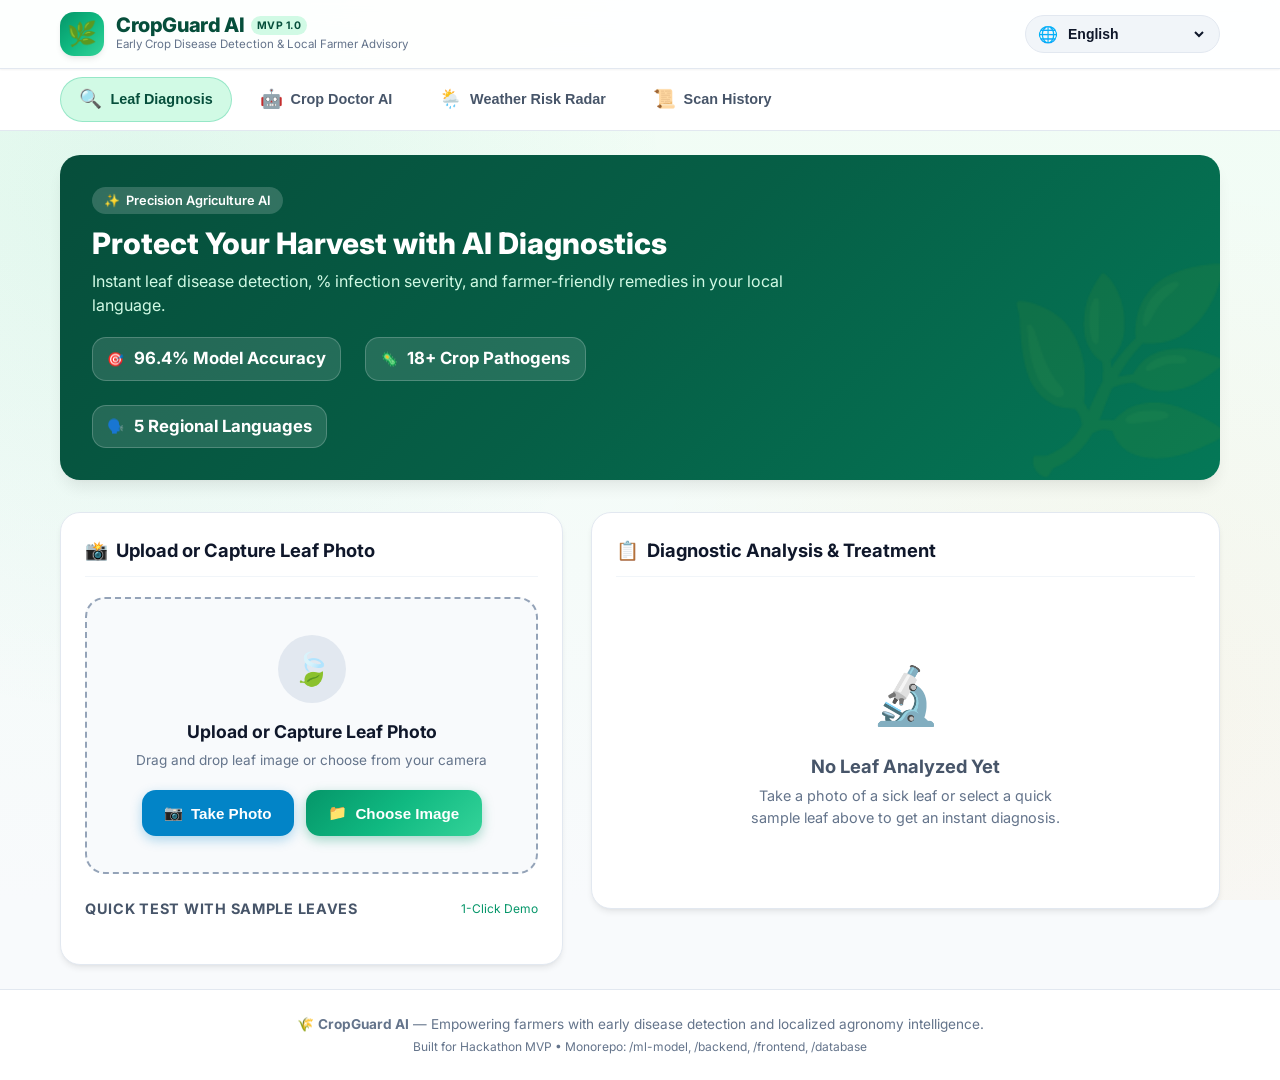
==== index.html @ 184a6dca "feat: complete CropGuard AI platform implementation" ====
<!DOCTYPE html>
<html lang="en">
<head>
  <meta charset="UTF-8">
  <meta name="viewport" content="width=device-width, initial-scale=1.0, maximum-scale=1.0, user-scalable=no">
  <title>CropGuard AI — Early Crop Disease Detection & Local Farmer Advisory</title>
  <meta name="description" content="AI-powered leaf disease detection and actionable pest management in regional languages for farmers.">
  
  <!-- Google Fonts: Inter -->
  <link rel="preconnect" href="https://fonts.googleapis.com">
  <link rel="preconnect" href="https://fonts.gstatic.com" crossorigin>
  <link href="https://fonts.googleapis.com/css2?family=Inter:wght@400;500;600;700;800&display=swap" rel="stylesheet">
  
  <!-- Main Stylesheet -->
  <link rel="stylesheet" href="css/styles.css">
</head>
<body>
  <div class="bg-ambient"></div>

  <!-- Header Bar -->
  <header class="app-header">
    <div class="header-container">
      <div class="brand-wrapper">
        <div class="brand-icon-box">🌿</div>
        <div class="brand-text">
          <div style="display: flex; align-items: center; gap: 0.4rem;">
            <h1 data-i18n="appTitle">CropGuard AI</h1>
            <span class="brand-badge">MVP 1.0</span>
          </div>
          <p style="font-size: 0.72rem; color: var(--text-muted);" data-i18n="tagline">Early Crop Disease Detection & Local Farmer Advisory</p>
        </div>
      </div>

      <div class="header-controls">
        <div class="lang-selector-wrap">
          <span>🌐</span>
          <select id="langSelect" class="lang-selector" aria-label="Select Language">
            <option value="en">English</option>
            <option value="hi">हिन्दी (Hindi)</option>
            <option value="mr">मराठी (Marathi)</option>
            <option value="es">Español (Spanish)</option>
            <option value="te">తెలుగు (Telugu)</option>
          </select>
        </div>
      </div>
    </div>
  </header>

  <!-- Navigation Tabs -->
  <nav class="app-nav">
    <div class="nav-container">
      <button class="nav-btn active" data-tab="scanner">
        <span class="nav-icon">🔍</span>
        <span data-i18n="tabScanner">Leaf Diagnosis</span>
      </button>
      <button class="nav-btn" data-tab="doctor">
        <span class="nav-icon">🤖</span>
        <span data-i18n="tabDoctor">Crop Doctor AI</span>
      </button>
      <button class="nav-btn" data-tab="weather">
        <span class="nav-icon">🌦️</span>
        <span data-i18n="tabWeather">Weather Risk Radar</span>
      </button>
      <button class="nav-btn" data-tab="history">
        <span class="nav-icon">📜</span>
        <span data-i18n="tabHistory">Scan History</span>
      </button>
    </div>
  </nav>

  <!-- Main Application Content -->
  <main class="app-main">

    <!-- ======================================================== -->
    <!-- TAB 1: LEAF DIAGNOSIS SCANNER -->
    <!-- ======================================================== -->
    <section id="tab-scanner" class="tab-pane active">
      
      <!-- Hero Banner -->
      <div class="hero-banner">
        <div class="hero-content">
          <div class="hero-tag">
            <span>✨</span> <span>Precision Agriculture AI</span>
          </div>
          <h2 class="hero-title" data-i18n="heroTitle">Protect Your Harvest with AI Diagnostics</h2>
          <p class="hero-subtitle" data-i18n="heroSubtitle">Instant leaf disease detection, % infection severity, and farmer-friendly remedies in your local language.</p>
          
          <div class="quick-stats-row">
            <div class="stat-chip">
              <span>🎯</span>
              <div><b data-i18n="statAccuracy">96.4% Model Accuracy</b></div>
            </div>
            <div class="stat-chip">
              <span>🦠</span>
              <div><b data-i18n="statDiseases">18+ Crop Pathogens</b></div>
            </div>
            <div class="stat-chip">
              <span>🗣️</span>
              <div><b data-i18n="statLanguages">5 Regional Languages</b></div>
            </div>
          </div>
        </div>
      </div>

      <!-- Scanner Grid -->
      <div class="scanner-grid">
        
        <!-- Left: Upload Box & Samples -->
        <div class="upload-column">
          <div class="card">
            <div class="card-header">
              <h3 class="card-title">
                <span>📸</span> <span data-i18n="uploadTitle">Upload or Capture Leaf Photo</span>
              </h3>
            </div>

            <!-- Drag & Drop Zone -->
            <div id="dropzone" class="dropzone-container">
              <div class="dropzone-icon">🍃</div>
              <div class="dropzone-text">
                <h3 data-i18n="uploadTitle">Upload or Capture Leaf Photo</h3>
                <p data-i18n="uploadSubtitle">Drag and drop leaf image or choose from your camera</p>
              </div>

              <div class="upload-action-buttons">
                <!-- Mobile Camera Button -->
                <button id="btnCamera" class="btn btn-camera" type="button">
                  <span>📷</span> <span data-i18n="btnTakePhoto">Take Photo</span>
                </button>
                <!-- File Picker Button -->
                <button id="btnPickFile" class="btn btn-primary" type="button">
                  <span>📁</span> <span data-i18n="btnUpload">Choose Image</span>
                </button>
              </div>

              <!-- Hidden Inputs -->
              <input id="fileInput" class="file-input-hidden" type="file" accept="image/*">
              <input id="cameraInput" class="file-input-hidden" type="file" accept="image/*" capture="environment">
            </div>

            <!-- Quick Test Sample Leaves Bar -->
            <div class="sample-bar-section">
              <div class="sample-bar-header">
                <h4 data-i18n="sampleHeader">Quick Test with Sample Leaves</h4>
                <span style="font-size: 0.75rem; color: var(--primary);">1-Click Demo</span>
              </div>
              <div id="samplesContainer" class="samples-carousel">
                <!-- Populated via JS -->
              </div>
            </div>
          </div>
        </div>

        <!-- Right: Results & Treatment Dashboard -->
        <div class="results-column">
          <div class="card results-card">
            <div class="card-header">
              <h3 class="card-title">
                <span>📋</span> <span>Diagnostic Analysis & Treatment</span>
              </h3>
            </div>

            <!-- Empty State -->
            <div id="emptyState" class="empty-state">
              <div class="empty-state-icon">🔬</div>
              <h3 data-i18n="emptyStateTitle">No Leaf Analyzed Yet</h3>
              <p data-i18n="emptyStateDesc">Take a photo of a sick leaf or select a quick sample leaf above to get an instant diagnosis.</p>
            </div>

            <!-- Loading State -->
            <div id="loadingState" class="loading-state">
              <div class="spinner"></div>
              <h3 data-i18n="loadingTitle">Analyzing Leaf Image...</h3>
              <p style="color: var(--text-muted); font-size: 0.85rem;" data-i18n="loadingSubtitle">
                Segmenting leaf tissue, identifying pathogens, and generating actionable remedy...
              </p>
            </div>

            <!-- Filled Results Content -->
            <div id="resultsContent" class="results-content">
              
              <!-- Crop & Disease Header -->
              <div class="diagnosis-header-card">
                <img id="diagnosisImg" class="diagnosis-img-preview" src="" alt="Analyzed Leaf">
                <div class="diagnosis-meta">
                  <div id="cropTag" class="crop-tag">🌱 Tomato</div>
                  <h3 id="diseaseTitle" class="disease-name-title">Early Blight</h3>
                  <div class="badge-row">
                    <span id="severityBadge" class="badge badge-medium badge-pulse">⚠️ Severity: Medium</span>
                    <span id="urgencyBadge" class="badge urgency-badge">⏱️ Act within 24-48 hours</span>
                  </div>
                </div>
              </div>

              <!-- Dual Meters (Severity & AI Confidence) -->
              <div class="meters-grid">
                <!-- Leaf Infection Area Meter -->
                <div class="meter-box">
                  <div class="meter-header">
                    <span data-i18n="affectedAreaLabel">Infected Leaf Area</span>
                    <span id="affectedPctVal" class="meter-val">28.5%</span>
                  </div>
                  <div class="progress-track">
                    <div id="affectedFill" class="progress-fill" style="width: 28.5%; background: var(--severity-medium);"></div>
                  </div>
                </div>

                <!-- AI Confidence Meter -->
                <div class="meter-box">
                  <div class="meter-header">
                    <span data-i18n="confidenceLabel">AI Confidence</span>
                    <span id="confidenceVal" class="meter-val">94%</span>
                  </div>
                  <div class="progress-track">
                    <div id="confidenceFill" class="progress-fill" style="width: 94%; background: var(--severity-healthy);"></div>
                  </div>
                </div>
              </div>

              <!-- Action Plan Section -->
              <div class="action-plan-wrap">
                <div class="section-subtitle">
                  <span data-i18n="actionPlanTitle">Actionable Treatment Plan</span>
                  <button id="speechBtn" class="speech-btn" type="button">
                    <span>🔊</span> <span data-i18n="btnListen">Listen Aloud</span>
                  </button>
                </div>

                <div id="actionStepsList" class="action-cards-list">
                  <!-- Injected via JS -->
                </div>
              </div>

              <!-- Ask Doctor for More Button -->
              <div style="margin-top: 1.25rem;">
                <button id="btnAskDoctorForScan" class="btn btn-outline" style="width: 100%;" type="button">
                  <span>💬</span> <span data-i18n="btnAskDoctor">Ask Crop Doctor About This</span>
                </button>
              </div>

            </div>
          </div>
        </div>

      </div>
    </section>


    <!-- ======================================================== -->
    <!-- TAB 2: CROP DOCTOR AI CHATBOT (KISAN SAHAYAK) -->
    <!-- ======================================================== -->
    <section id="tab-doctor" class="tab-pane">
      <div class="chat-container">
        
        <div class="chat-header">
          <div class="chat-header-info">
            <div class="chat-avatar">👨‍🌾</div>
            <div>
              <h3 style="font-size: 1.05rem; font-weight: 700;">Kisan Sahayak (Crop Doctor AI)</h3>
              <p style="font-size: 0.75rem; color: #d1fae5;">RAG Agronomy Knowledge Base • Real-time Guidance</p>
            </div>
          </div>
          <span class="badge" style="background: rgba(255,255,255,0.2); color:#fff;">Online</span>
        </div>

        <div id="chatMessages" class="chat-messages-area">
          <div class="chat-msg bot">
            <div class="chat-bubble">
              🌱 <b>Namaste Farmer Friend!</b><br>
              I am your AI Crop Doctor. Ask me anything about leaf spots, pesticide dosages, organic neem sprays, crop rotation, or fungal disease prevention!
            </div>
          </div>
        </div>

        <!-- Suggestion Chips Bar -->
        <div class="chat-suggestions-bar">
          <button class="chip-btn" type="button">How to treat Tomato Early Blight organically?</button>
          <button class="chip-btn" type="button">What is the Mancozeb dosage for potato blight?</button>
          <button class="chip-btn" type="button">How to cure whitefly infestation?</button>
          <button class="chip-btn" type="button">How to prevent rice blast disease?</button>
        </div>

        <!-- Chat Input -->
        <div class="chat-input-bar">
          <input id="chatInput" class="chat-input" type="text" placeholder="Ask about organic neem sprays, fertilizer dosages, leaf spots..." data-i18n-placeholder="chatPlaceholder">
          <button id="chatSendBtn" class="btn btn-primary" type="button">
            <span>➤</span> <span data-i18n="btnSend">Ask</span>
          </button>
        </div>

      </div>
    </section>


    <!-- ======================================================== -->
    <!-- TAB 3: WEATHER & DISEASE RISK RADAR -->
    <!-- ======================================================== -->
    <section id="tab-weather" class="tab-pane">
      <div class="weather-radar-grid">
        
        <!-- Controls Sidebar -->
        <div class="weather-controls-box">
          <h3 style="font-size: 1.15rem; font-weight: 700; margin-bottom: 0.5rem;" data-i18n="weatherTitle">Weather-Driven Disease Risk</h3>
          <p style="font-size: 0.85rem; color: var(--text-muted); margin-bottom: 1.25rem;" data-i18n="weatherSubtitle">Microclimate parameters for disease sporulation</p>

          <div class="slider-group">
            <div class="slider-label">
              <span>🌡️ Temperature</span>
              <span id="tempVal" style="color: var(--primary); font-weight: 700;">26.0°C</span>
            </div>
            <input id="tempSlider" class="range-slider" type="range" min="10" max="45" step="0.5" value="26.0">
          </div>

          <div class="slider-group">
            <div class="slider-label">
              <span>💧 Relative Humidity</span>
              <span id="humidityVal" style="color: #0284c7; font-weight: 700;">82%</span>
            </div>
            <input id="humiditySlider" class="range-slider" type="range" min="20" max="100" step="1" value="82">
          </div>

          <div class="slider-group">
            <div class="slider-label">
              <span>🌧️ Rainfall / Dew</span>
              <span id="rainVal" style="color: #6366f1; font-weight: 700;">4.5 mm</span>
            </div>
            <input id="rainSlider" class="range-slider" type="range" min="0" max="25" step="0.5" value="4.5">
          </div>

          <div style="background: #f1f5f9; padding: 0.85rem; border-radius: var(--radius-md); font-size: 0.8rem; color: var(--text-secondary);">
            💡 <i>Fungal spores germinate when relative humidity exceeds 75% with temperatures between 18°C and 28°C.</i>
          </div>
        </div>

        <!-- Radar Results Area -->
        <div class="card">
          <div style="display: flex; justify-content: space-between; align-items: center; margin-bottom: 1rem;">
            <h3 style="font-size: 1.2rem; font-weight: 800;">Real-Time Risk Analysis</h3>
            <span id="weatherOverallBadge" class="badge badge-high">High Risk Alert</span>
          </div>

          <div style="margin-bottom: 1.5rem;">
            <h4 id="weatherHeadline" style="font-size: 1.1rem; font-weight: 700; color: var(--text-primary); margin-bottom: 0.25rem;">
              High Fungal Blight Outbreak Risk Detected!
            </h4>
            <p id="weatherSummary" style="font-size: 0.9rem; color: var(--text-secondary);">
              High relative humidity (82%) and optimal temp (26°C) create prime conditions for Late Blight, Scab, and Downy Mildew.
            </p>
          </div>

          <!-- Risk Breakdown Cards -->
          <div id="riskCardsContainer" class="risk-cards-grid" style="margin-bottom: 1.5rem;">
            <!-- Injected via JS -->
          </div>

          <!-- Advisory Checklist -->
          <div style="background: #f8fafc; border: 1px solid var(--border-color); border-radius: var(--radius-md); padding: 1rem 1.25rem;">
            <h5 style="font-size: 0.9rem; font-weight: 700; margin-bottom: 0.6rem;">🛡️ Agronomic Field Preparation Checklist:</h5>
            <ul id="weatherChecklist" style="list-style: none;">
              <!-- Injected via JS -->
            </ul>
          </div>
        </div>

      </div>
    </section>


    <!-- ======================================================== -->
    <!-- TAB 4: SCAN HISTORY -->
    <!-- ======================================================== -->
    <section id="tab-history" class="tab-pane">
      <div class="card">
        <div class="card-header">
          <h3 class="card-title">
            <span>📜</span> <span data-i18n="historyTitle">Previous Crop Scans</span>
          </h3>
          <button id="refreshHistoryBtn" class="btn btn-outline btn-sm" type="button">
            <span>🔄</span> <span>Refresh</span>
          </button>
        </div>

        <div id="historyGrid" class="history-grid">
          <!-- Injected via JS -->
        </div>
      </div>
    </section>

  </main>

  <!-- Toast Notification Container -->
  <div id="toastContainer" class="toast-container"></div>

  <!-- Footer -->
  <footer class="app-footer">
    <p>🌾 <b>CropGuard AI</b> — Empowering farmers with early disease detection and localized agronomy intelligence.</p>
    <p style="font-size: 0.75rem; margin-top: 0.25rem; color: var(--text-muted);">
      Built for Hackathon MVP • Monorepo: /ml-model, /backend, /frontend, /database
    </p>
  </footer>

  <!-- Scripts -->
  <script src="js/i18n.js"></script>
  <script src="js/audio.js"></script>
  <script src="js/camera.js"></script>
  <script src="js/app.js"></script>
</body>
</html>
---- css/styles.css ----
/* CropGuard AI - Premium Agricultural Design System */
:root {
  --primary: #059669;
  --primary-hover: #047857;
  --primary-light: #d1fae5;
  --primary-dark: #064e3b;
  --primary-gradient: linear-gradient(135deg, #059669 0%, #10b981 50%, #34d399 100%);
  --accent: #f59e0b;
  --accent-light: #fef3c7;
  --accent-dark: #b45309;
  
  --severity-healthy: #10b981;
  --severity-low: #3b82f6;
  --severity-medium: #f59e0b;
  --severity-high: #ef4444;

  --bg-main: #f8fafc;
  --bg-card: #ffffff;
  --bg-card-glass: rgba(255, 255, 255, 0.85);
  --border-color: #e2e8f0;
  --border-hover: #cbd5e1;

  --text-primary: #0f172a;
  --text-secondary: #475569;
  --text-muted: #64748b;
  --text-light: #f8fafc;

  --radius-sm: 8px;
  --radius-md: 14px;
  --radius-lg: 20px;
  --radius-full: 9999px;

  --shadow-sm: 0 1px 2px 0 rgba(0, 0, 0, 0.05);
  --shadow-md: 0 4px 6px -1px rgba(0, 0, 0, 0.08), 0 2px 4px -2px rgba(0, 0, 0, 0.05);
  --shadow-lg: 0 10px 15px -3px rgba(0, 0, 0, 0.08), 0 4px 6px -4px rgba(0, 0, 0, 0.04);
  --shadow-xl: 0 20px 25px -5px rgba(0, 0, 0, 0.1), 0 8px 10px -6px rgba(0, 0, 0, 0.05);
  --shadow-glow: 0 0 20px rgba(16, 185, 129, 0.25);

  --font-family: 'Inter', system-ui, -apple-system, BlinkMacSystemFont, "Segoe UI", Roboto, sans-serif;
  --transition-fast: 0.15s ease;
  --transition-normal: 0.25s ease;
}

* {
  box-sizing: border-box;
  margin: 0;
  padding: 0;
  -webkit-tap-highlight-color: transparent;
}

body {
  font-family: var(--font-family);
  background: var(--bg-main);
  color: var(--text-primary);
  line-height: 1.5;
  min-height: 100vh;
  display: flex;
  flex-direction: column;
}

/* Background Leaf Pattern */
.bg-ambient {
  position: fixed;
  top: 0;
  left: 0;
  width: 100vw;
  height: 100vh;
  background: 
    radial-gradient(circle at 10% 20%, rgba(16, 185, 129, 0.08) 0%, transparent 40%),
    radial-gradient(circle at 90% 80%, rgba(245, 158, 11, 0.06) 0%, transparent 40%),
    linear-gradient(180deg, #f0fdf4 0%, #f8fafc 100%);
  z-index: -1;
  pointer-events: none;
}

/* App Header */
.app-header {
  background: rgba(255, 255, 255, 0.92);
  backdrop-filter: blur(12px);
  border-bottom: 1px solid var(--border-color);
  position: sticky;
  top: 0;
  z-index: 100;
  box-shadow: var(--shadow-sm);
}

.header-container {
  max-width: 1200px;
  margin: 0 auto;
  padding: 0.75rem 1.25rem;
  display: flex;
  align-items: center;
  justify-content: space-between;
}

.brand-wrapper {
  display: flex;
  align-items: center;
  gap: 0.75rem;
  text-decoration: none;
  color: inherit;
}

.brand-icon-box {
  width: 44px;
  height: 44px;
  background: var(--primary-gradient);
  border-radius: var(--radius-md);
  display: flex;
  align-items: center;
  justify-content: center;
  font-size: 1.5rem;
  box-shadow: var(--shadow-md);
  color: #fff;
}

.brand-text h1 {
  font-size: 1.25rem;
  font-weight: 800;
  letter-spacing: -0.02em;
  color: var(--primary-dark);
  line-height: 1.1;
}

.brand-badge {
  font-size: 0.65rem;
  font-weight: 700;
  background: var(--primary-light);
  color: var(--primary-dark);
  padding: 2px 6px;
  border-radius: var(--radius-full);
  letter-spacing: 0.05em;
  text-transform: uppercase;
}

.header-controls {
  display: flex;
  align-items: center;
  gap: 0.75rem;
}

.lang-selector-wrap {
  display: flex;
  align-items: center;
  gap: 0.4rem;
  background: #f1f5f9;
  padding: 0.35rem 0.75rem;
  border-radius: var(--radius-full);
  border: 1px solid var(--border-color);
}

.lang-selector {
  background: transparent;
  border: none;
  font-size: 0.875rem;
  font-weight: 600;
  color: var(--text-primary);
  outline: none;
  cursor: pointer;
}

/* Nav Tabs */
.app-nav {
  background: #fff;
  border-bottom: 1px solid var(--border-color);
}

.nav-container {
  max-width: 1200px;
  margin: 0 auto;
  display: flex;
  gap: 0.5rem;
  padding: 0.5rem 1.25rem;
  overflow-x: auto;
  scrollbar-width: none;
}

.nav-container::-webkit-scrollbar {
  display: none;
}

.nav-btn {
  display: flex;
  align-items: center;
  gap: 0.5rem;
  padding: 0.65rem 1.15rem;
  border-radius: var(--radius-full);
  border: 1px solid transparent;
  background: transparent;
  font-size: 0.9rem;
  font-weight: 600;
  color: var(--text-secondary);
  cursor: pointer;
  white-space: nowrap;
  transition: all var(--transition-fast);
}

.nav-btn:hover {
  background: #f1f5f9;
  color: var(--primary-dark);
}

.nav-btn.active {
  background: var(--primary-light);
  color: var(--primary-dark);
  border-color: rgba(16, 185, 129, 0.3);
  font-weight: 700;
}

.nav-btn .nav-icon {
  font-size: 1.15rem;
}

/* Main Container */
.app-main {
  flex: 1;
  max-width: 1200px;
  margin: 0 auto;
  width: 100%;
  padding: 1.5rem 1.25rem;
}

.tab-pane {
  display: none;
  animation: fadeIn 0.3s cubic-bezier(0.16, 1, 0.3, 1);
}

.tab-pane.active {
  display: block;
}

@keyframes fadeIn {
  from { opacity: 0; transform: translateY(6px); }
  to { opacity: 1; transform: translateY(0); }
}

/* Hero Section */
.hero-banner {
  background: linear-gradient(135deg, #064e3b 0%, #065f46 50%, #047857 100%);
  color: #fff;
  border-radius: var(--radius-lg);
  padding: 2rem 2rem;
  margin-bottom: 2rem;
  box-shadow: var(--shadow-lg);
  position: relative;
  overflow: hidden;
}

.hero-banner::after {
  content: '🌿';
  position: absolute;
  right: -20px;
  bottom: -30px;
  font-size: 12rem;
  opacity: 0.12;
  pointer-events: none;
}

.hero-content {
  position: relative;
  z-index: 2;
  max-width: 700px;
}

.hero-tag {
  display: inline-flex;
  align-items: center;
  gap: 0.4rem;
  background: rgba(255, 255, 255, 0.18);
  padding: 0.25rem 0.75rem;
  border-radius: var(--radius-full);
  font-size: 0.8rem;
  font-weight: 600;
  margin-bottom: 0.75rem;
  backdrop-filter: blur(4px);
}

.hero-title {
  font-size: 1.85rem;
  font-weight: 800;
  line-height: 1.2;
  margin-bottom: 0.5rem;
}

.hero-subtitle {
  font-size: 1rem;
  color: #d1fae5;
  margin-bottom: 1.25rem;
  font-weight: 400;
}

.quick-stats-row {
  display: flex;
  gap: 1.5rem;
  flex-wrap: wrap;
}

.stat-chip {
  background: rgba(255, 255, 255, 0.12);
  border: 1px solid rgba(255, 255, 255, 0.2);
  padding: 0.5rem 0.9rem;
  border-radius: var(--radius-md);
  display: flex;
  align-items: center;
  gap: 0.6rem;
  font-size: 0.85rem;
}

.stat-chip b {
  font-size: 1.05rem;
}

/* Scanner Grid Layout */
.scanner-grid {
  display: grid;
  grid-template-columns: 1fr;
  gap: 1.75rem;
}

@media (min-width: 900px) {
  .scanner-grid {
    grid-template-columns: 1fr 1.25fr;
  }
}

/* Card Styling */
.card {
  background: var(--bg-card);
  border-radius: var(--radius-lg);
  border: 1px solid var(--border-color);
  box-shadow: var(--shadow-md);
  padding: 1.5rem;
  transition: box-shadow var(--transition-normal);
}

.card:hover {
  box-shadow: var(--shadow-lg);
}

.card-header {
  display: flex;
  align-items: center;
  justify-content: space-between;
  margin-bottom: 1.25rem;
  padding-bottom: 0.75rem;
  border-bottom: 1px solid #f1f5f9;
}

.card-title {
  font-size: 1.15rem;
  font-weight: 700;
  color: var(--text-primary);
  display: flex;
  align-items: center;
  gap: 0.5rem;
}

/* Upload Dropzone */
.dropzone-container {
  border: 2px dashed #94a3b8;
  border-radius: var(--radius-lg);
  padding: 2.25rem 1.5rem;
  text-align: center;
  background: #f8fafc;
  cursor: pointer;
  transition: all var(--transition-fast);
  position: relative;
}

.dropzone-container:hover, .dropzone-container.dragover {
  border-color: var(--primary);
  background: #ecfdf5;
}

.dropzone-icon {
  width: 68px;
  height: 68px;
  background: #e2e8f0;
  color: var(--primary);
  border-radius: 50%;
  display: flex;
  align-items: center;
  justify-content: center;
  font-size: 2rem;
  margin: 0 auto 1rem;
  transition: transform var(--transition-fast);
}

.dropzone-container:hover .dropzone-icon {
  transform: scale(1.08);
  background: var(--primary-light);
}

.dropzone-text h3 {
  font-size: 1.1rem;
  font-weight: 700;
  color: var(--text-primary);
  margin-bottom: 0.25rem;
}

.dropzone-text p {
  font-size: 0.85rem;
  color: var(--text-muted);
  margin-bottom: 1.25rem;
}

.upload-action-buttons {
  display: flex;
  gap: 0.75rem;
  justify-content: center;
  flex-wrap: wrap;
}

.btn {
  display: inline-flex;
  align-items: center;
  justify-content: center;
  gap: 0.5rem;
  padding: 0.75rem 1.4rem;
  font-size: 0.95rem;
  font-weight: 600;
  border-radius: var(--radius-md);
  border: none;
  cursor: pointer;
  transition: all var(--transition-fast);
  text-decoration: none;
  min-height: 46px;
}

.btn-primary {
  background: var(--primary-gradient);
  color: #fff;
  box-shadow: 0 4px 12px rgba(5, 150, 105, 0.35);
}

.btn-primary:hover {
  background: linear-gradient(135deg, #047857 0%, #059669 100%);
  transform: translateY(-1px);
  box-shadow: 0 6px 16px rgba(5, 150, 105, 0.45);
}

.btn-camera {
  background: #0284c7;
  color: #fff;
  box-shadow: 0 4px 12px rgba(2, 132, 199, 0.3);
}

.btn-camera:hover {
  background: #0369a1;
  transform: translateY(-1px);
}

.btn-outline {
  background: #fff;
  color: var(--text-primary);
  border: 1px solid var(--border-color);
}

.btn-outline:hover {
  background: #f1f5f9;
  border-color: var(--border-hover);
}

.btn-sm {
  padding: 0.4rem 0.8rem;
  font-size: 0.85rem;
  min-height: 34px;
}

.file-input-hidden {
  display: none;
}

/* Sample Leaf Selector Bar */
.sample-bar-section {
  margin-top: 1.5rem;
}

.sample-bar-header {
  display: flex;
  align-items: center;
  justify-content: space-between;
  margin-bottom: 0.75rem;
}

.sample-bar-header h4 {
  font-size: 0.9rem;
  font-weight: 700;
  color: var(--text-secondary);
  text-transform: uppercase;
  letter-spacing: 0.05em;
}

.samples-carousel {
  display: flex;
  gap: 0.75rem;
  overflow-x: auto;
  padding-bottom: 0.5rem;
  scrollbar-width: thin;
}

.sample-card {
  flex: 0 0 110px;
  background: #fff;
  border: 1px solid var(--border-color);
  border-radius: var(--radius-md);
  padding: 0.5rem;
  text-align: center;
  cursor: pointer;
  transition: all var(--transition-fast);
}

.sample-card:hover {
  border-color: var(--primary);
  transform: translateY(-2px);
  box-shadow: var(--shadow-sm);
}

.sample-thumb-box {
  width: 100%;
  height: 70px;
  border-radius: var(--radius-sm);
  background: #f1f5f9;
  overflow: hidden;
  margin-bottom: 0.4rem;
  display: flex;
  align-items: center;
  justify-content: center;
}

.sample-thumb-box img {
  width: 100%;
  height: 100%;
  object-fit: cover;
}

.sample-card span {
  font-size: 0.72rem;
  font-weight: 600;
  color: var(--text-primary);
  display: block;
  white-space: nowrap;
  overflow: hidden;
  text-overflow: ellipsis;
}

/* Results Display Area */
.results-card {
  position: relative;
}

.empty-state {
  display: flex;
  flex-direction: column;
  align-items: center;
  justify-content: center;
  padding: 3.5rem 1.5rem;
  text-align: center;
}

.empty-state-icon {
  font-size: 3.5rem;
  margin-bottom: 1rem;
  color: #94a3b8;
}

.empty-state h3 {
  font-size: 1.15rem;
  font-weight: 700;
  color: var(--text-secondary);
  margin-bottom: 0.25rem;
}

.empty-state p {
  font-size: 0.9rem;
  color: var(--text-muted);
  max-width: 320px;
}

/* Scan Processing Loader */
.loading-state {
  display: none;
  flex-direction: column;
  align-items: center;
  justify-content: center;
  padding: 4rem 1.5rem;
  text-align: center;
}

.spinner {
  width: 52px;
  height: 52px;
  border: 4px solid var(--primary-light);
  border-top-color: var(--primary);
  border-radius: 50%;
  animation: spin 0.8s linear infinite;
  margin-bottom: 1.25rem;
}

@keyframes spin {
  to { transform: rotate(360deg); }
}

/* Results Content Filled */
.results-content {
  display: none;
}

.diagnosis-header-card {
  background: linear-gradient(135deg, #f0fdf4 0%, #ffffff 100%);
  border: 1px solid rgba(16, 185, 129, 0.2);
  border-radius: var(--radius-md);
  padding: 1.25rem;
  margin-bottom: 1.25rem;
  display: flex;
  gap: 1.25rem;
  align-items: center;
  flex-wrap: wrap;
}

.diagnosis-img-preview {
  width: 100px;
  height: 100px;
  border-radius: var(--radius-md);
  object-fit: cover;
  border: 2px solid #fff;
  box-shadow: var(--shadow-md);
  background: #e2e8f0;
}

.diagnosis-meta {
  flex: 1;
  min-width: 200px;
}

.crop-tag {
  font-size: 0.8rem;
  font-weight: 700;
  color: var(--primary-dark);
  text-transform: uppercase;
  letter-spacing: 0.05em;
  display: inline-flex;
  align-items: center;
  gap: 0.3rem;
  margin-bottom: 0.2rem;
}

.disease-name-title {
  font-size: 1.35rem;
  font-weight: 800;
  color: var(--text-primary);
  line-height: 1.2;
  margin-bottom: 0.5rem;
}

.badge-row {
  display: flex;
  align-items: center;
  gap: 0.6rem;
  flex-wrap: wrap;
}

.badge {
  display: inline-flex;
  align-items: center;
  gap: 0.35rem;
  padding: 0.3rem 0.75rem;
  border-radius: var(--radius-full);
  font-size: 0.8rem;
  font-weight: 700;
}

.badge-healthy { background: #d1fae5; color: #065f46; }
.badge-low { background: #dbeafe; color: #1e40af; }
.badge-medium { background: #fef3c7; color: #92400e; }
.badge-high { background: #fee2e2; color: #991b1b; }

.badge-pulse {
  animation: pulseBadge 2s infinite;
}

@keyframes pulseBadge {
  0% { transform: scale(1); }
  50% { transform: scale(1.05); }
  100% { transform: scale(1); }
}

.urgency-badge {
  background: #f1f5f9;
  color: #334155;
  border: 1px solid #cbd5e1;
}

/* Dual Meters (Severity % & Confidence) */
.meters-grid {
  display: grid;
  grid-template-columns: 1fr 1fr;
  gap: 1rem;
  margin-bottom: 1.25rem;
}

.meter-box {
  background: #f8fafc;
  border: 1px solid var(--border-color);
  border-radius: var(--radius-md);
  padding: 0.85rem 1rem;
}

.meter-header {
  display: flex;
  justify-content: space-between;
  align-items: center;
  font-size: 0.8rem;
  font-weight: 600;
  color: var(--text-secondary);
  margin-bottom: 0.4rem;
}

.meter-val {
  font-size: 1rem;
  font-weight: 800;
  color: var(--text-primary);
}

.progress-track {
  width: 100%;
  height: 8px;
  background: #e2e8f0;
  border-radius: var(--radius-full);
  overflow: hidden;
}

.progress-fill {
  height: 100%;
  border-radius: var(--radius-full);
  transition: width 0.6s cubic-bezier(0.16, 1, 0.3, 1);
}

/* Action Plan Section */
.action-plan-wrap {
  margin-bottom: 1.5rem;
}

.section-subtitle {
  font-size: 0.95rem;
  font-weight: 700;
  color: var(--text-secondary);
  display: flex;
  align-items: center;
  justify-content: space-between;
  margin-bottom: 0.75rem;
}

.speech-btn {
  background: #f1f5f9;
  border: 1px solid #cbd5e1;
  color: var(--text-primary);
  border-radius: var(--radius-full);
  padding: 0.3rem 0.8rem;
  font-size: 0.8rem;
  font-weight: 600;
  display: inline-flex;
  align-items: center;
  gap: 0.35rem;
  cursor: pointer;
  transition: all var(--transition-fast);
}

.speech-btn:hover {
  background: var(--primary-light);
  color: var(--primary-dark);
  border-color: var(--primary);
}

.speech-btn.playing {
  background: #ef4444;
  color: #fff;
  border-color: #dc2626;
  animation: pulseBadge 1.2s infinite;
}

.action-cards-list {
  display: flex;
  flex-direction: column;
  gap: 0.75rem;
}

.action-step-card {
  background: #fff;
  border: 1px solid var(--border-color);
  border-radius: var(--radius-md);
  padding: 0.9rem 1.1rem;
  display: flex;
  gap: 0.85rem;
  align-items: flex-start;
  transition: border-color var(--transition-fast);
}

.action-step-card:hover {
  border-color: #94a3b8;
}

.step-icon {
  width: 34px;
  height: 34px;
  border-radius: 50%;
  display: flex;
  align-items: center;
  justify-content: center;
  font-size: 1.1rem;
  flex-shrink: 0;
}

.step-icon.critical { background: #fee2e2; color: #b91c1c; }
.step-icon.organic { background: #d1fae5; color: #047857; }
.step-icon.chemical { background: #e0f2fe; color: #0369a1; }
.step-icon.prevention { background: #fef3c7; color: #b45309; }

.step-body h5 {
  font-size: 0.9rem;
  font-weight: 700;
  color: var(--text-primary);
  margin-bottom: 0.2rem;
}

.step-body p {
  font-size: 0.875rem;
  color: var(--text-secondary);
  line-height: 1.4;
}

/* Chat Assistant Tab */
.chat-container {
  display: flex;
  flex-direction: column;
  height: 600px;
  background: #fff;
  border-radius: var(--radius-lg);
  border: 1px solid var(--border-color);
  overflow: hidden;
  box-shadow: var(--shadow-md);
}

.chat-header {
  background: linear-gradient(135deg, #064e3b 0%, #065f46 100%);
  color: #fff;
  padding: 1rem 1.25rem;
  display: flex;
  align-items: center;
  justify-content: space-between;
}

.chat-header-info {
  display: flex;
  align-items: center;
  gap: 0.75rem;
}

.chat-avatar {
  width: 40px;
  height: 40px;
  background: rgba(255, 255, 255, 0.2);
  border-radius: 50%;
  display: flex;
  align-items: center;
  justify-content: center;
  font-size: 1.3rem;
}

.chat-messages-area {
  flex: 1;
  padding: 1.25rem;
  overflow-y: auto;
  display: flex;
  flex-direction: column;
  gap: 1rem;
  background: #f8fafc;
}

.chat-msg {
  display: flex;
  gap: 0.75rem;
  max-width: 85%;
}

.chat-msg.user {
  align-self: flex-end;
  flex-direction: row-reverse;
}

.chat-bubble {
  padding: 0.85rem 1.1rem;
  border-radius: var(--radius-md);
  font-size: 0.92rem;
  line-height: 1.45;
}

.chat-msg.user .chat-bubble {
  background: var(--primary);
  color: #fff;
  border-bottom-right-radius: 2px;
}

.chat-msg.bot .chat-bubble {
  background: #fff;
  color: var(--text-primary);
  border: 1px solid var(--border-color);
  border-bottom-left-radius: 2px;
  box-shadow: var(--shadow-sm);
}

.chat-suggestions-bar {
  padding: 0.6rem 1rem;
  background: #fff;
  border-top: 1px solid var(--border-color);
  display: flex;
  gap: 0.5rem;
  overflow-x: auto;
  scrollbar-width: none;
}

.chip-btn {
  background: #f1f5f9;
  border: 1px solid #e2e8f0;
  padding: 0.35rem 0.8rem;
  border-radius: var(--radius-full);
  font-size: 0.8rem;
  font-weight: 600;
  color: var(--text-secondary);
  white-space: nowrap;
  cursor: pointer;
  transition: all var(--transition-fast);
}

.chip-btn:hover {
  background: var(--primary-light);
  color: var(--primary-dark);
  border-color: var(--primary);
}

.chat-input-bar {
  padding: 0.85rem 1.25rem;
  background: #fff;
  border-top: 1px solid var(--border-color);
  display: flex;
  gap: 0.75rem;
}

.chat-input {
  flex: 1;
  padding: 0.75rem 1rem;
  border: 1px solid var(--border-color);
  border-radius: var(--radius-full);
  font-size: 0.95rem;
  outline: none;
  font-family: inherit;
}

.chat-input:focus {
  border-color: var(--primary);
  box-shadow: 0 0 0 3px rgba(16, 185, 129, 0.15);
}

/* Weather Radar Tab */
.weather-radar-grid {
  display: grid;
  grid-template-columns: 1fr;
  gap: 1.5rem;
}

@media (min-width: 850px) {
  .weather-radar-grid {
    grid-template-columns: 320px 1fr;
  }
}

.weather-controls-box {
  background: #fff;
  border-radius: var(--radius-lg);
  border: 1px solid var(--border-color);
  padding: 1.5rem;
}

.slider-group {
  margin-bottom: 1.25rem;
}

.slider-label {
  display: flex;
  justify-content: space-between;
  font-size: 0.875rem;
  font-weight: 600;
  margin-bottom: 0.35rem;
}

.range-slider {
  width: 100%;
  accent-color: var(--primary);
  cursor: pointer;
}

.risk-cards-grid {
  display: grid;
  grid-template-columns: 1fr;
  gap: 1rem;
}

@media (min-width: 650px) {
  .risk-cards-grid {
    grid-template-columns: 1fr 1fr;
  }
}

.risk-card {
  background: #fff;
  border-radius: var(--radius-md);
  border: 1px solid var(--border-color);
  padding: 1.25rem;
  box-shadow: var(--shadow-sm);
  display: flex;
  flex-direction: column;
  justify-content: space-between;
}

.risk-card-top {
  display: flex;
  align-items: center;
  justify-content: space-between;
  margin-bottom: 0.75rem;
}

.risk-card-title {
  font-size: 1rem;
  font-weight: 700;
}

.risk-score-circle {
  width: 48px;
  height: 48px;
  border-radius: 50%;
  display: flex;
  align-items: center;
  justify-content: center;
  font-weight: 800;
  font-size: 1.1rem;
}

/* History Cards */
.history-grid {
  display: grid;
  grid-template-columns: repeat(auto-fill, minmax(280px, 1fr));
  gap: 1.25rem;
}

.history-card {
  background: #fff;
  border-radius: var(--radius-md);
  border: 1px solid var(--border-color);
  padding: 1rem;
  box-shadow: var(--shadow-sm);
  transition: all var(--transition-fast);
  cursor: pointer;
}

.history-card:hover {
  border-color: var(--primary);
  transform: translateY(-2px);
  box-shadow: var(--shadow-md);
}

.history-card-header {
  display: flex;
  justify-content: space-between;
  align-items: center;
  margin-bottom: 0.5rem;
}

.history-date {
  font-size: 0.75rem;
  color: var(--text-muted);
}

.history-crop-title {
  font-size: 1.05rem;
  font-weight: 700;
  margin-bottom: 0.35rem;
}

.history-summary {
  font-size: 0.85rem;
  color: var(--text-secondary);
  display: -webkit-box;
  -webkit-line-clamp: 2;
  -webkit-box-orient: vertical;
  overflow: hidden;
}

/* Toast Notifications */
.toast-container {
  position: fixed;
  bottom: 20px;
  right: 20px;
  z-index: 1000;
  display: flex;
  flex-direction: column;
  gap: 0.5rem;
}

.toast {
  background: #1e293b;
  color: #fff;
  padding: 0.75rem 1.25rem;
  border-radius: var(--radius-md);
  font-size: 0.875rem;
  box-shadow: var(--shadow-xl);
  display: flex;
  align-items: center;
  gap: 0.5rem;
  animation: toastIn 0.3s ease;
}

@keyframes toastIn {
  from { opacity: 0; transform: translateY(10px); }
  to { opacity: 1; transform: translateY(0); }
}

/* Footer */
.app-footer {
  background: #fff;
  border-top: 1px solid var(--border-color);
  padding: 1.5rem 1.25rem;
  text-align: center;
  font-size: 0.85rem;
  color: var(--text-muted);
  margin-top: auto;
}
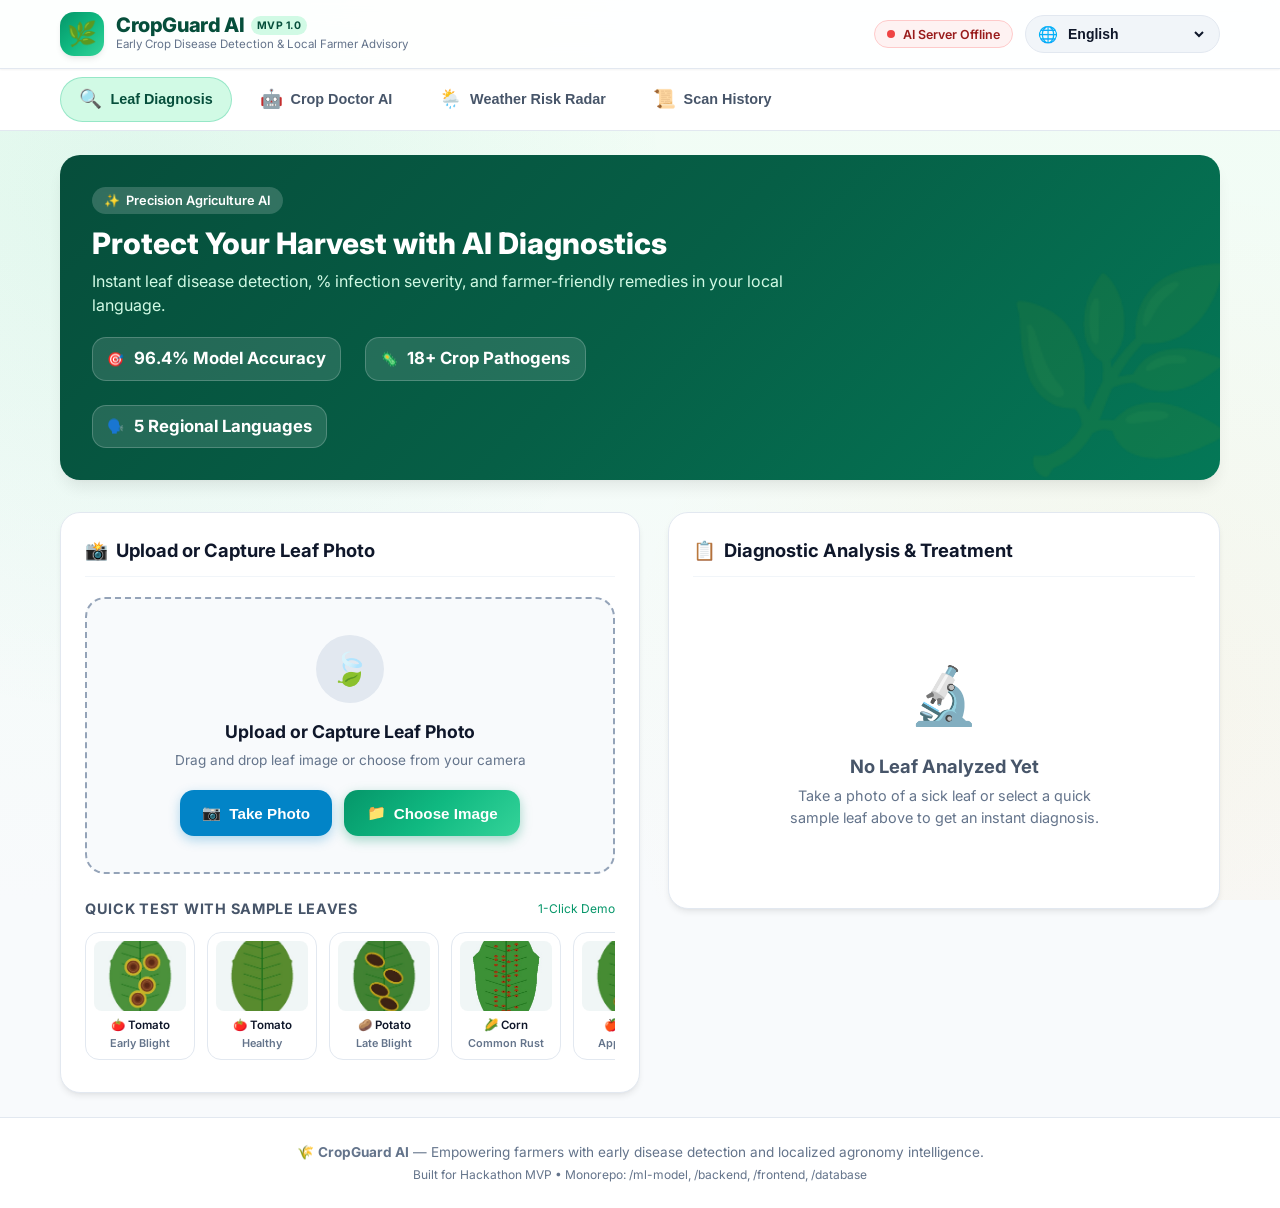
==== commit 27db0cea: "fix: resolve mobile diagnosis error, add client image compression and live backend manager" ====
--- a/index.html
+++ b/index.html
@@ -32,6 +32,10 @@
       </div>
 
       <div class="header-controls">
+        <button id="serverStatusBtn" class="server-status-btn" title="AI Backend Status — Click to configure connection" aria-label="Backend Server Status">
+          <span class="status-dot"></span>
+          <span id="serverStatusText">Checking Server...</span>
+        </button>
         <div class="lang-selector-wrap">
           <span>🌐</span>
           <select id="langSelect" class="lang-selector" aria-label="Select Language">
@@ -388,6 +392,33 @@
 
   </main>
 
+  <!-- Backend Server Settings Modal -->
+  <div id="serverModal" class="modal-backdrop">
+    <div class="modal-box">
+      <div style="display: flex; justify-content: space-between; align-items: center; margin-bottom: 1rem;">
+        <h3 style="font-size: 1.1rem; font-weight: 700; color: var(--primary-dark); display: flex; align-items: center; gap: 0.5rem;">
+          <span>⚙️</span> <span>AI Backend Server Connection</span>
+        </h3>
+        <button id="closeServerModalBtn" style="background: transparent; border: none; font-size: 1.4rem; cursor: pointer; color: var(--text-muted); line-height: 1;">&times;</button>
+      </div>
+      <p style="font-size: 0.85rem; color: var(--text-secondary); margin-bottom: 1rem; line-height: 1.4;">
+        CropGuard AI runs a deep learning PyTorch model (MobileNetV2) to diagnose crop diseases and OpenCV to segment affected leaf area. Connect this device to your active backend server.
+      </p>
+      <div style="margin-bottom: 1rem;">
+        <label for="serverUrlInput" style="display: block; font-size: 0.8rem; font-weight: 600; margin-bottom: 0.4rem; color: var(--text-primary);">Backend Server Base URL:</label>
+        <input type="text" id="serverUrlInput" placeholder="e.g. http://10.220.178.129:5000 or https://xyz.trycloudflare.com" style="width: 100%; padding: 0.6rem 0.8rem; border-radius: var(--radius-sm); border: 1px solid var(--border-color); font-size: 0.85rem; font-family: monospace; outline: none;">
+        <div style="font-size: 0.75rem; color: var(--text-muted); margin-top: 0.4rem; line-height: 1.3;">
+          Tip: On mobile, connect to your PC's Wi-Fi IP (e.g. <code>http://10.220.178.129:5000</code>) or enter your public tunnel URL. Leave empty to use the same host.
+        </div>
+      </div>
+      <div id="serverPingResult" style="padding: 0.6rem 0.8rem; border-radius: var(--radius-sm); font-size: 0.8rem; margin-bottom: 1rem; display: none;"></div>
+      <div style="display: flex; gap: 0.5rem; justify-content: flex-end;">
+        <button id="testServerBtn" class="btn btn-secondary" style="padding: 0.5rem 1rem; font-size: 0.85rem;">Test Ping</button>
+        <button id="saveServerBtn" class="btn btn-primary" style="padding: 0.5rem 1.2rem; font-size: 0.85rem;">Save & Connect</button>
+      </div>
+    </div>
+  </div>
+
   <!-- Toast Notification Container -->
   <div id="toastContainer" class="toast-container"></div>
 
--- a/css/styles.css
+++ b/css/styles.css
@@ -1134,3 +1134,79 @@
   color: var(--text-muted);
   margin-top: auto;
 }
+
+/* Server Status Indicator & Connection Modal */
+.server-status-btn {
+  display: inline-flex;
+  align-items: center;
+  gap: 0.45rem;
+  background: #f1f5f9;
+  padding: 0.35rem 0.75rem;
+  border-radius: var(--radius-full);
+  border: 1px solid var(--border-color);
+  font-size: 0.78rem;
+  font-weight: 600;
+  color: var(--text-secondary);
+  cursor: pointer;
+  transition: var(--transition-fast);
+  font-family: inherit;
+  white-space: nowrap;
+}
+.server-status-btn:hover {
+  border-color: var(--primary);
+  background: #e2e8f0;
+}
+.server-status-btn .status-dot {
+  width: 8px;
+  height: 8px;
+  border-radius: 50%;
+  background: #94a3b8;
+  display: inline-block;
+  transition: var(--transition-fast);
+}
+.server-status-btn.online {
+  background: #ecfdf5;
+  border-color: #a7f3d0;
+  color: #065f46;
+}
+.server-status-btn.online .status-dot {
+  background: #10b981;
+  box-shadow: 0 0 8px rgba(16, 185, 129, 0.6);
+}
+.server-status-btn.offline {
+  background: #fef2f2;
+  border-color: #fecaca;
+  color: #991b1b;
+}
+.server-status-btn.offline .status-dot {
+  background: #ef4444;
+}
+
+.modal-backdrop {
+  position: fixed;
+  inset: 0;
+  background: rgba(15, 23, 42, 0.65);
+  backdrop-filter: blur(5px);
+  display: none;
+  align-items: center;
+  justify-content: center;
+  z-index: 2000;
+  padding: 1rem;
+}
+.modal-backdrop.active {
+  display: flex;
+}
+.modal-box {
+  background: #ffffff;
+  border-radius: var(--radius-lg);
+  max-width: 480px;
+  width: 100%;
+  padding: 1.5rem;
+  box-shadow: var(--shadow-xl);
+  border: 1px solid var(--border-color);
+  animation: modalPop 0.2s ease-out;
+}
+@keyframes modalPop {
+  from { transform: scale(0.95); opacity: 0; }
+  to { transform: scale(1); opacity: 1; }
+}
